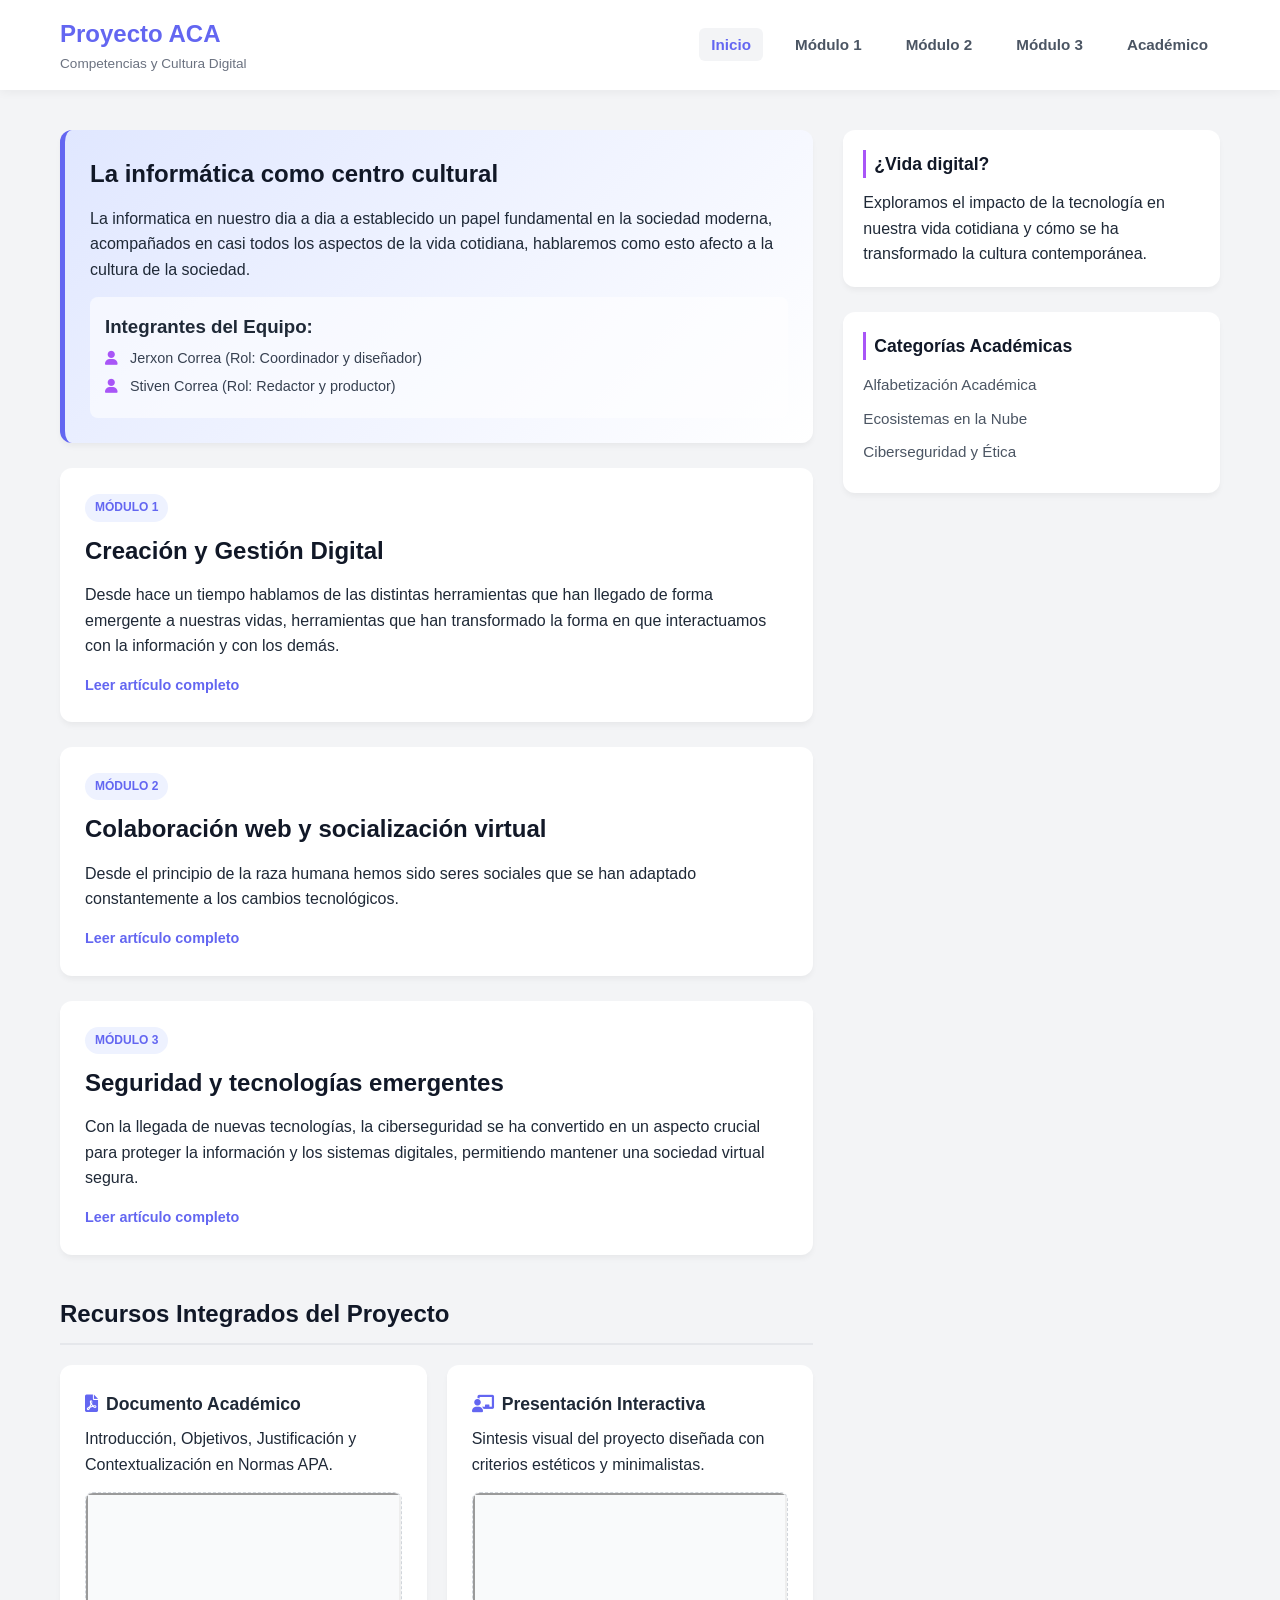
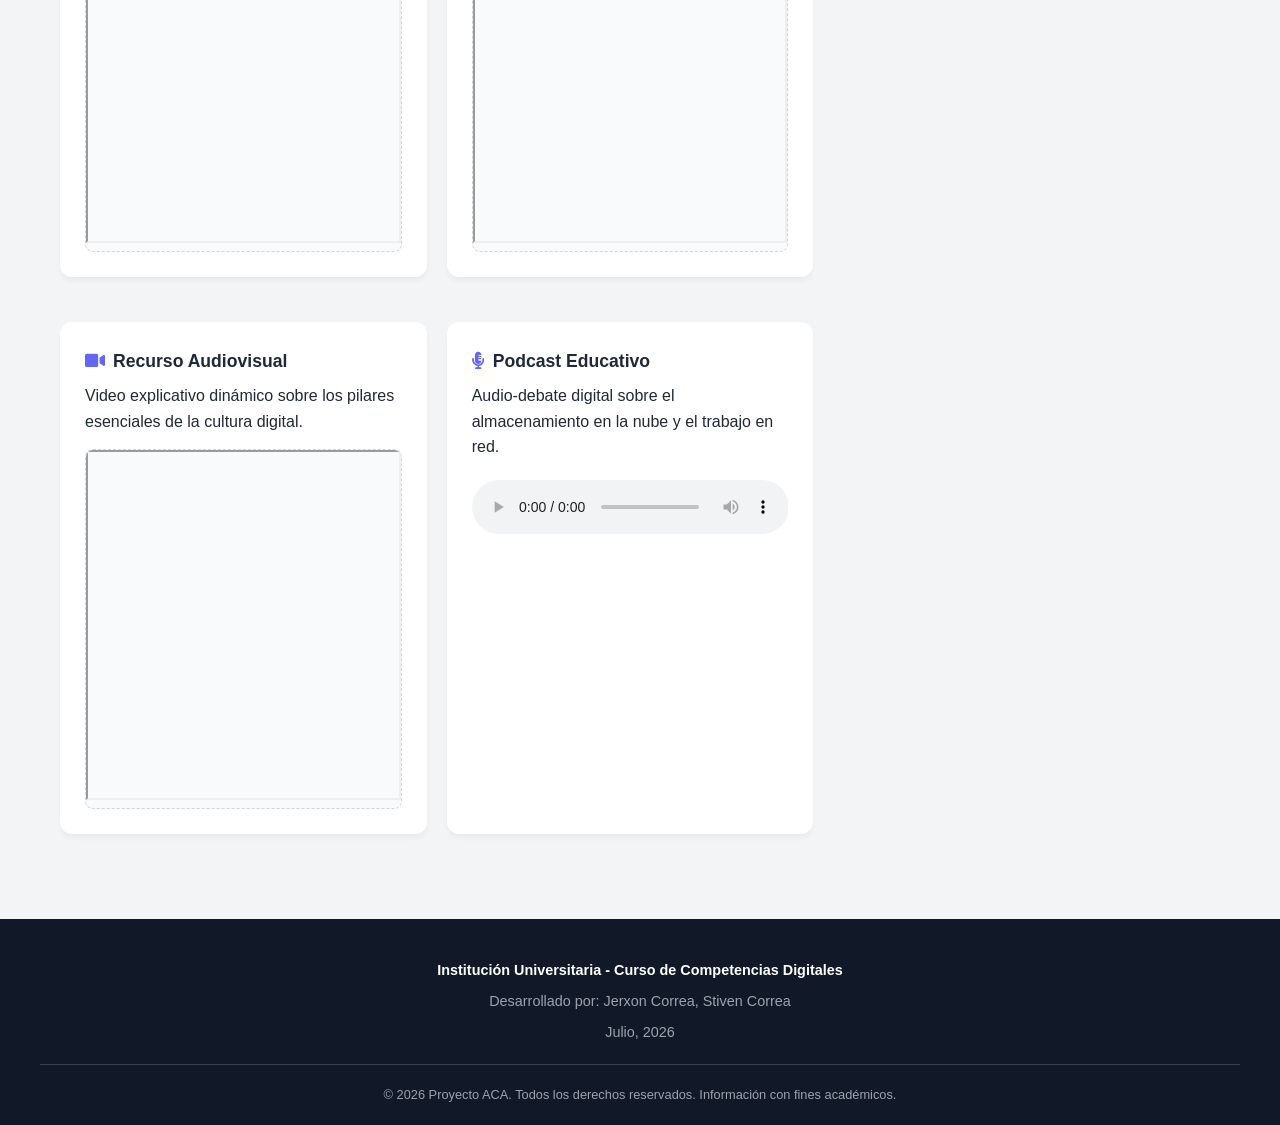
==== index.html @ fad5ccf4 "first commit" ====
<!DOCTYPE html>
<html lang="es">
<head>
    <meta charset="UTF-8">
    <meta name="viewport" content="width=device-width, initial-scale=1.0">
    <title>Ecosistema Digital - Proyecto ACA</title>
    <link rel="stylesheet" href="/styles/styles.css">
    <link rel="stylesheet" href="https://cdnjs.cloudflare.com/ajax/libs/font-awesome/6.0.0/css/all.min.css">
</head>
<body>

    <header class="main-header">
        <div class="header-container">
            <div class="logo-area">
                <h1>Proyecto ACA</h1>
                <p class="subtitle">Competencias y Cultura Digital</p>
            </div>
            <nav class="main-nav">
                <ul>
                    <li><a href="#inicio" class="active">Inicio</a></li>
                    <li><a href="#modulo1">Módulo 1</a></li>
                    <li><a href="#modulo2">Módulo 2</a></li>
                    <li><a href="#modulo3">Módulo 3</a></li>
                    <li><a href="#recursos">Académico</a></li>
                </ul>
            </nav>
        </div>
    </header>

    <main class="main-container">
        
        <section class="blog-posts">
            
            <article id="inicio" class="card hero-card">
                <h2>La informática como centro cultural</h2>
                <p>La informatica en nuestro dia a dia a establecido un papel fundamental en la sociedad moderna, acompañados en casi todos los aspectos de la vida cotidiana, hablaremos como esto afecto a la cultura de la sociedad.</p>
                <div class="team-box">
                    <h3>Integrantes del Equipo:</h3>
                    <ul>
                        <li><i class="fa-solid fa-user"></i> Jerxon Correa (Rol: Coordinador y diseñador)</li>
                        <li><i class="fa-solid fa-user"></i> Stiven Correa (Rol: Redactor y productor)</li>
                    </ul>
                </div>
            </article>

            <article id="modulo1" class="card">
                <span class="badge">Módulo 1</span>
                <h2>Creación y Gestión Digital</h2>
                <p>Desde hace un tiempo hablamos de las distintas herramientas que han llegado de forma emergente a nuestras vidas, herramientas que han transformado la forma en que interactuamos con la información y con los demás.</p>
                <a href="#" class="btn-read">Leer artículo completo</a>
            </article>

            <article id="modulo2" class="card">
                <span class="badge">Módulo 2</span>
                <h2>Colaboración web y socialización virtual</h2>
                <p>Desde el principio de la raza humana hemos sido seres sociales que se han adaptado constantemente a los cambios tecnológicos.</p>
                <a href="#" class="btn-read">Leer artículo completo</a>
            </article>

            <article id="modulo3" class="card">
                <span class="badge">Módulo 3</span>
                <h2>Seguridad y tecnologías emergentes</h2>
                <p>Con la llegada de nuevas tecnologías, la ciberseguridad se ha convertido en un aspecto crucial para proteger la información y los sistemas digitales, permitiendo mantener una sociedad virtual segura.</p>
                <a href="#" class="btn-read">Leer artículo completo</a>
            </article>

            <section id="recursos" class="resources-section">
                <h2 class="section-title">Recursos Integrados del Proyecto</h2>
                
                <div class="grid-resources">
                    <div class="card resource-card">
                        <h3><i class="fa-solid fa-file-pdf"></i> Documento Académico</h3>
                        <p>Introducción, Objetivos, Justificación y Contextualización en Normas APA.</p>
                        <div class="embed-container">
                            <iframe src="about:blank" width="100%" height="350" allow="autoplay"></iframe>
                        </div>
                    </div>

                    <div class="card resource-card">
                        <h3><i class="fa-solid fa-chalkboard-user"></i> Presentación Interactiva</h3>
                        <p>Sintesis visual del proyecto diseñada con criterios estéticos y minimalistas.</p>
                        <div class="embed-container">
                            <iframe src="about:blank" width="100%" height="350" allowfullscreen="true"></iframe>
                        </div>
                    </div>

                    <div class="card resource-card">
                        <h3><i class="fa-solid fa-video"></i> Recurso Audiovisual</h3>
                        <p>Video explicativo dinámico sobre los pilares esenciales de la cultura digital.</p>
                        <div class="embed-container">
                            <iframe src="about:blank" width="100%" height="350" allowfullscreen></iframe>
                        </div>
                    </div>

                    <div class="card resource-card">
                        <h3><i class="fa-solid fa-microphone-lines"></i> Podcast Educativo</h3>
                        <p>Audio-debate digital sobre el almacenamiento en la nube y el trabajo en red.</p>
                        <div class="audio-container">
                            <audio controls>
                                <source src="podcast.mp3" type="audio/mpeg">
                                Tu navegador no soporta el elemento de audio.
                            </audio>
                        </div>
                    </div>
                </div>
            </section>

        </section>

        <aside class="sidebar">
            <div class="sidebar-widget">
                <h3>¿Vida digital?</h3>
                <p>Exploramos el impacto de la tecnología en nuestra vida cotidiana y cómo se ha transformado la cultura contemporánea.</p>
            </div>
            
            <div class="sidebar-widget">
                <h3>Categorías Académicas</h3>
                <ul class="categories-list">
                    <li><a href="#modulo1">Alfabetización Académica</a></li>
                    <li><a href="#modulo2">Ecosistemas en la Nube</a></li>
                    <li><a href="#modulo3">Ciberseguridad y Ética</a></li>
                </ul>
            </div>
        </aside>

    </main>

    <footer class="main-footer">
        <div class="footer-container">
            <p class="institution"><strong>Institución Universitaria - Curso de Competencias Digitales</strong></p>
            <p class="authors">Desarrollado por: Jerxon Correa, Stiven Correa</p>
            <p class="date">Julio, 2026</p>
            <hr class="footer-divider">
            <p class="copy">&copy; 2026 Proyecto ACA. Todos los derechos reservados. Información con fines académicos.</p>
        </div>
    </footer>

</body>
</html>
---- styles/styles.css ----
/* --- REGULACIÓN GENERAL Y VARIABLES --- */
:root {
    --primary-color: #6366f1; /* Morado/Índigo moderno */
    --secondary-color: #a855f7; /* Púrpura neón */
    --text-color: #1f2937;
    --bg-color: #f3f4f6;
    --card-bg: #ffffff;
    --border-radius: 12px;
    --transition: all 0.3s ease;
}

* {
    margin: 0;
    padding: 0;
    box-sizing: border-box;
}

body {
    font-family: 'Segoe UI', Tahoma, Geneva, Verdana, sans-serif;
    background-color: var(--bg-color);
    color: var(--text-color);
    line-height: 1.6;
}

/* --- CABECERA FINA Y STICKY (HEADER) --- */
.main-header {
    background-color: var(--card-bg);
    box-shadow: 0 2px 10px rgba(0, 0, 0, 0.05);
    position: sticky;
    top: 0;
    z-index: 1000;
}

.header-container {
    max-width: 1200px;
    margin: 0 auto;
    display: flex;
    justify-content: space-between;
    align-items: center;
    padding: 15px 20px;
}

.logo-area h1 {
    font-size: 1.5rem;
    color: var(--primary-color);
    font-weight: 700;
}

.logo-area .subtitle {
    font-size: 0.85rem;
    color: #6b7280;
}

.main-nav ul {
    display: flex;
    list-style: none;
    gap: 20px;
}

.main-nav a {
    text-decoration: none;
    color: #4b5563;
    font-weight: 600;
    font-size: 0.95rem;
    padding: 8px 12px;
    border-radius: 6px;
    transition: var(--transition);
}

.main-nav a:hover, .main-nav a.active {
    color: var(--primary-color);
    background-color: #f3f4f6;
}

/* --- DISEÑO DE ENTRADAS Y GRILLA PRINCIPAL --- */
.main-container {
    max-width: 1200px;
    margin: 40px auto;
    padding: 0 20px;
    display: grid;
    grid-template-columns: 2fr 1fr; /* 2 partes para contenido, 1 para barra lateral */
    gap: 30px;
}

/* Tarjetas Estilo Blog (Cards) */
.card {
    background-color: var(--card-bg);
    border-radius: var(--border-radius);
    padding: 25px;
    margin-bottom: 25px;
    box-shadow: 0 4px 6px -1px rgba(0, 0, 0, 0.05);
    transition: var(--transition);
}

.card:hover {
    transform: translateY(-4px);
    box-shadow: 0 10px 15px -3px rgba(0, 0, 0, 0.1);
}

.hero-card {
    background: linear-gradient(135deg, #e0e7ff 0%, #ffffff 100%);
    border-left: 5px solid var(--primary-color);
}

.badge {
    background-color: #eef2ff;
    color: var(--primary-color);
    padding: 4px 10px;
    font-size: 0.75rem;
    font-weight: 700;
    text-transform: uppercase;
    border-radius: 50px;
    display: inline-block;
    margin-bottom: 10px;
}

h2 {
    margin-bottom: 12px;
    color: #111827;
}

.team-box {
    margin-top: 15px;
    background-color: rgba(255, 255, 255, 0.6);
    padding: 15px;
    border-radius: 8px;
}

.team-box ul {
    list-style: none;
    margin-top: 5px;
}

.team-box li {
    font-size: 0.9rem;
    margin-bottom: 5px;
    color: #374151;
}

.team-box i {
    color: var(--secondary-color);
    margin-right: 8px;
}

.btn-read {
    display: inline-block;
    margin-top: 15px;
    color: var(--primary-color);
    text-decoration: none;
    font-weight: 600;
    font-size: 0.9rem;
}

.btn-read:hover {
    text-decoration: underline;
}

/* --- RECURSOS MULTIMEDIA E IFRAMES --- */
.resources-section {
    margin-top: 40px;
}

.section-title {
    border-bottom: 2px solid #e5e7eb;
    padding-bottom: 10px;
    margin-bottom: 20px;
}

.grid-resources {
    display: grid;
    grid-template-columns: 1fr 1fr; /* Cuadrícula de 2x2 para recursos */
    gap: 20px;
}

.resource-card h3 {
    font-size: 1.1rem;
    margin-bottom: 8px;
    display: flex;
    align-items: center;
    gap: 8px;
}

.resource-card h3 i {
    color: var(--primary-color);
}

.embed-container {
    margin-top: 15px;
    background-color: #f9fafb;
    border: 1px dashed #d1d5db;
    border-radius: 8px;
    overflow: hidden;
}

.audio-container {
    margin-top: 20px;
    text-align: center;
}

audio {
    width: 100%;
}

/* --- BARRA LATERAL (SIDEBAR) --- */
.sidebar-widget {
    background-color: var(--card-bg);
    border-radius: var(--border-radius);
    padding: 20px;
    margin-bottom: 25px;
    box-shadow: 0 4px 6px -1px rgba(0, 0, 0, 0.05);
}

.sidebar-widget h3 {
    font-size: 1.1rem;
    margin-bottom: 12px;
    color: #111827;
    border-left: 3px solid var(--secondary-color);
    padding-left: 8px;
}

.categories-list {
    list-style: none;
}

.categories-list li {
    margin-bottom: 8px;
}

.categories-list a {
    text-decoration: none;
    color: #4b5563;
    font-size: 0.95rem;
    transition: var(--transition);
}

.categories-list a:hover {
    color: var(--secondary-color);
    padding-left: 4px;
}

/* --- PIE DE PÁGINA ESTRUCTURADO (FOOTER) --- */
.main-footer {
    background-color: #111827;
    color: #9ca3af;
    padding: 40px 20px 20px 20px;
    margin-top: 60px;
    font-size: 0.9rem;
}

.footer-container {
    max-width: 1200px;
    margin: 0 auto;
    text-align: center;
}

.main-footer strong {
    color: #ffffff;
}

.footer-container .authors {
    margin: 8px 0;
}

.footer-divider {
    border: 0;
    height: 1px;
    background-color: #374151;
    margin: 20px 0;
}

.footer-container .copy {
    font-size: 0.8rem;
}

/* --- RESPONSIVIDAD (MOBILE FIRST ADAPTATION) --- */
@media (max-width: 768px) {
    .main-container {
        grid-template-columns: 1fr; /* Columna única en tablets y celulares */
    }
    
    .grid-resources {
        grid-template-columns: 1fr; /* Los recursos se apilan verticalmente */
    }

    .header-container {
        flex-direction: column;
        gap: 15px;
        text-align: center;
    }
}
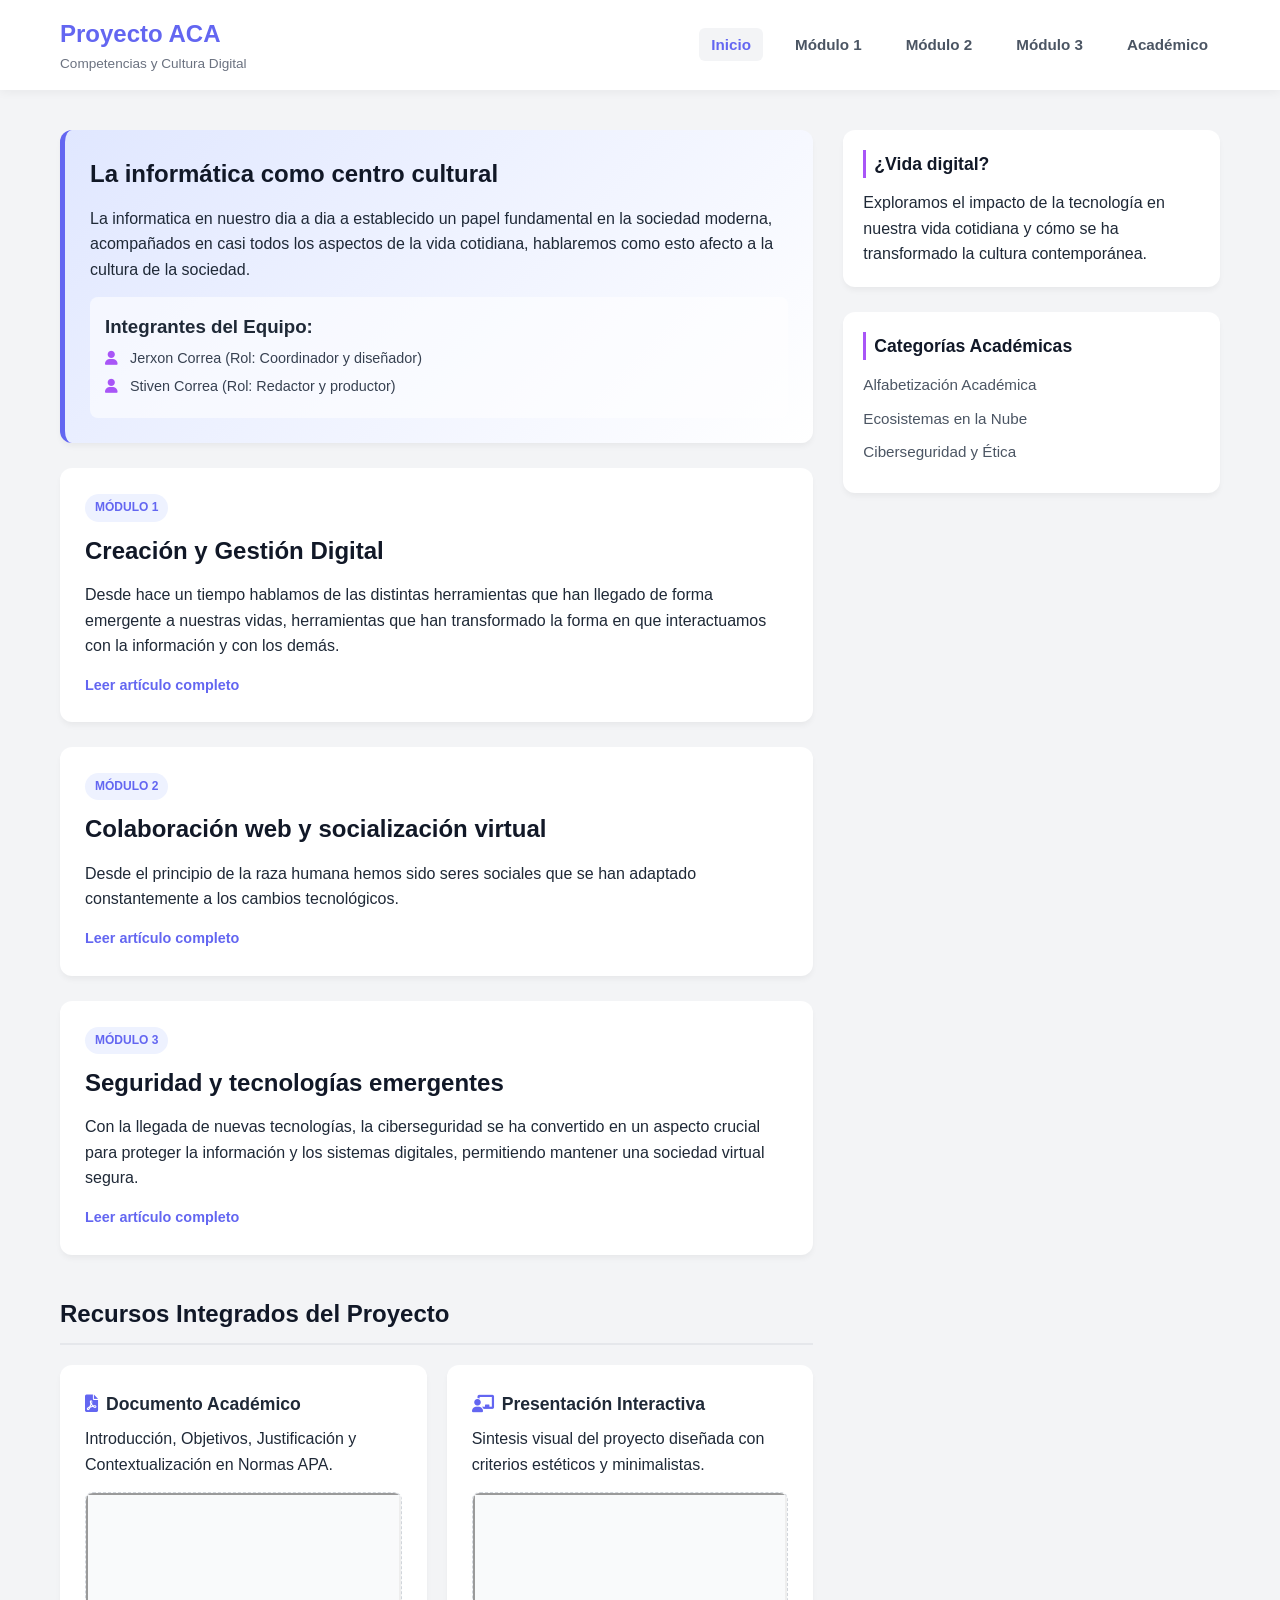
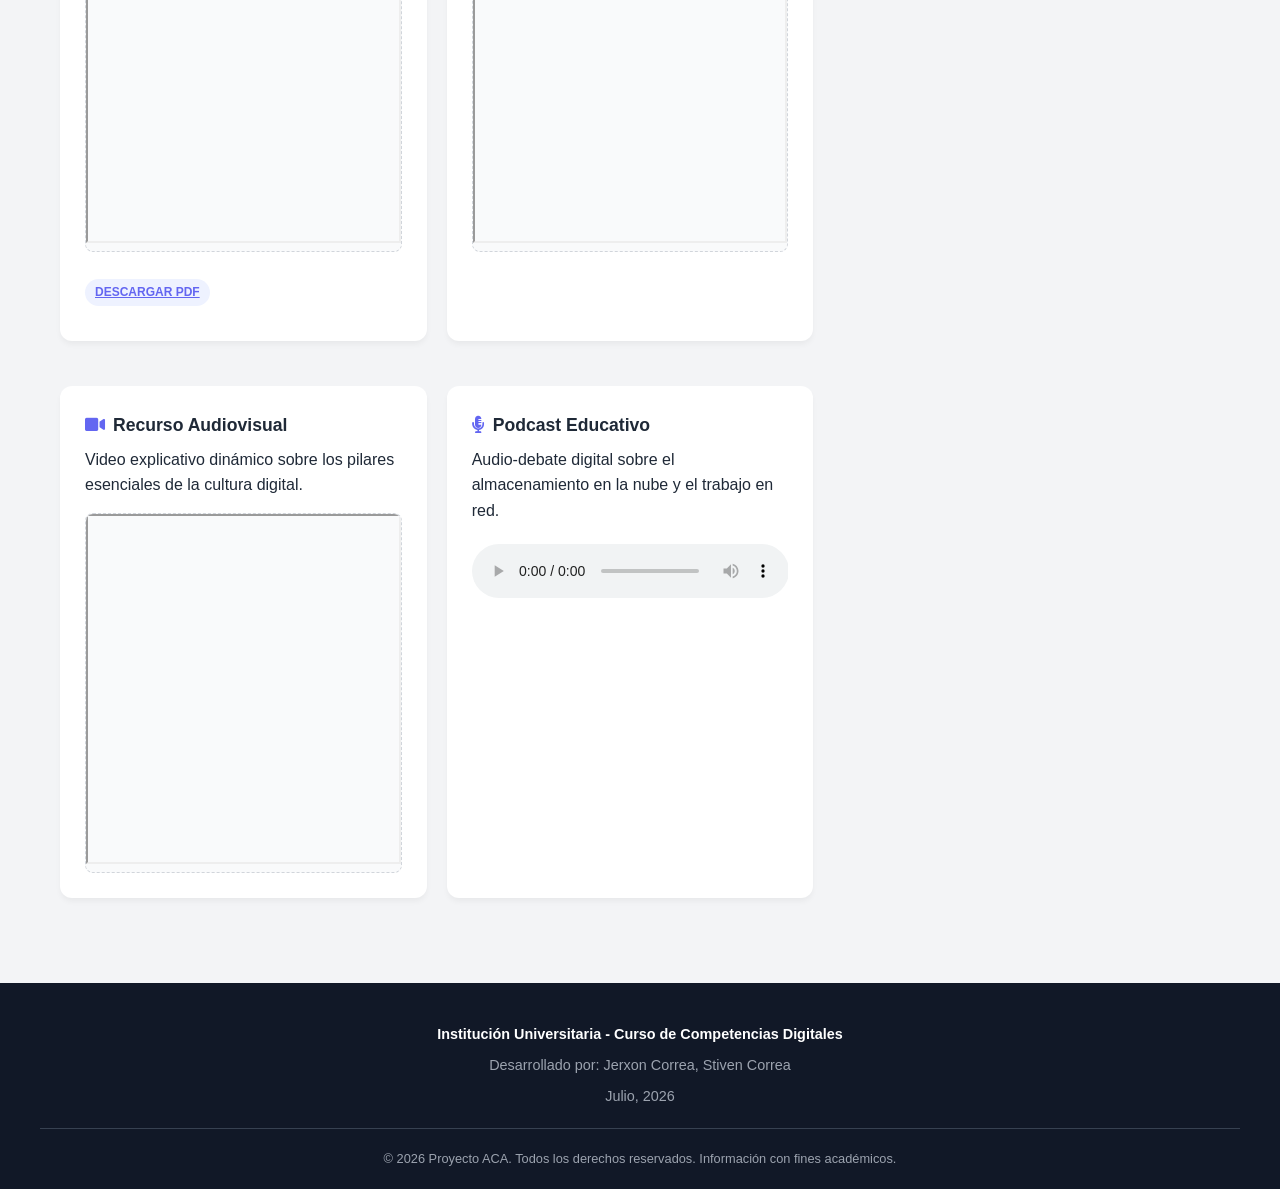
==== commit e8f2b916: "Add download link for academic document in resources section" ====
--- a/index.html
+++ b/index.html
@@ -74,6 +74,8 @@
                         <div class="embed-container">
                             <iframe src="about:blank" width="100%" height="350" allow="autoplay"></iframe>
                         </div>
+                        <br>
+                        <a class="badge" href="/downloads/documento_academico.pdf" download>Descargar PDF</a>
                     </div>
 
                     <div class="card resource-card">
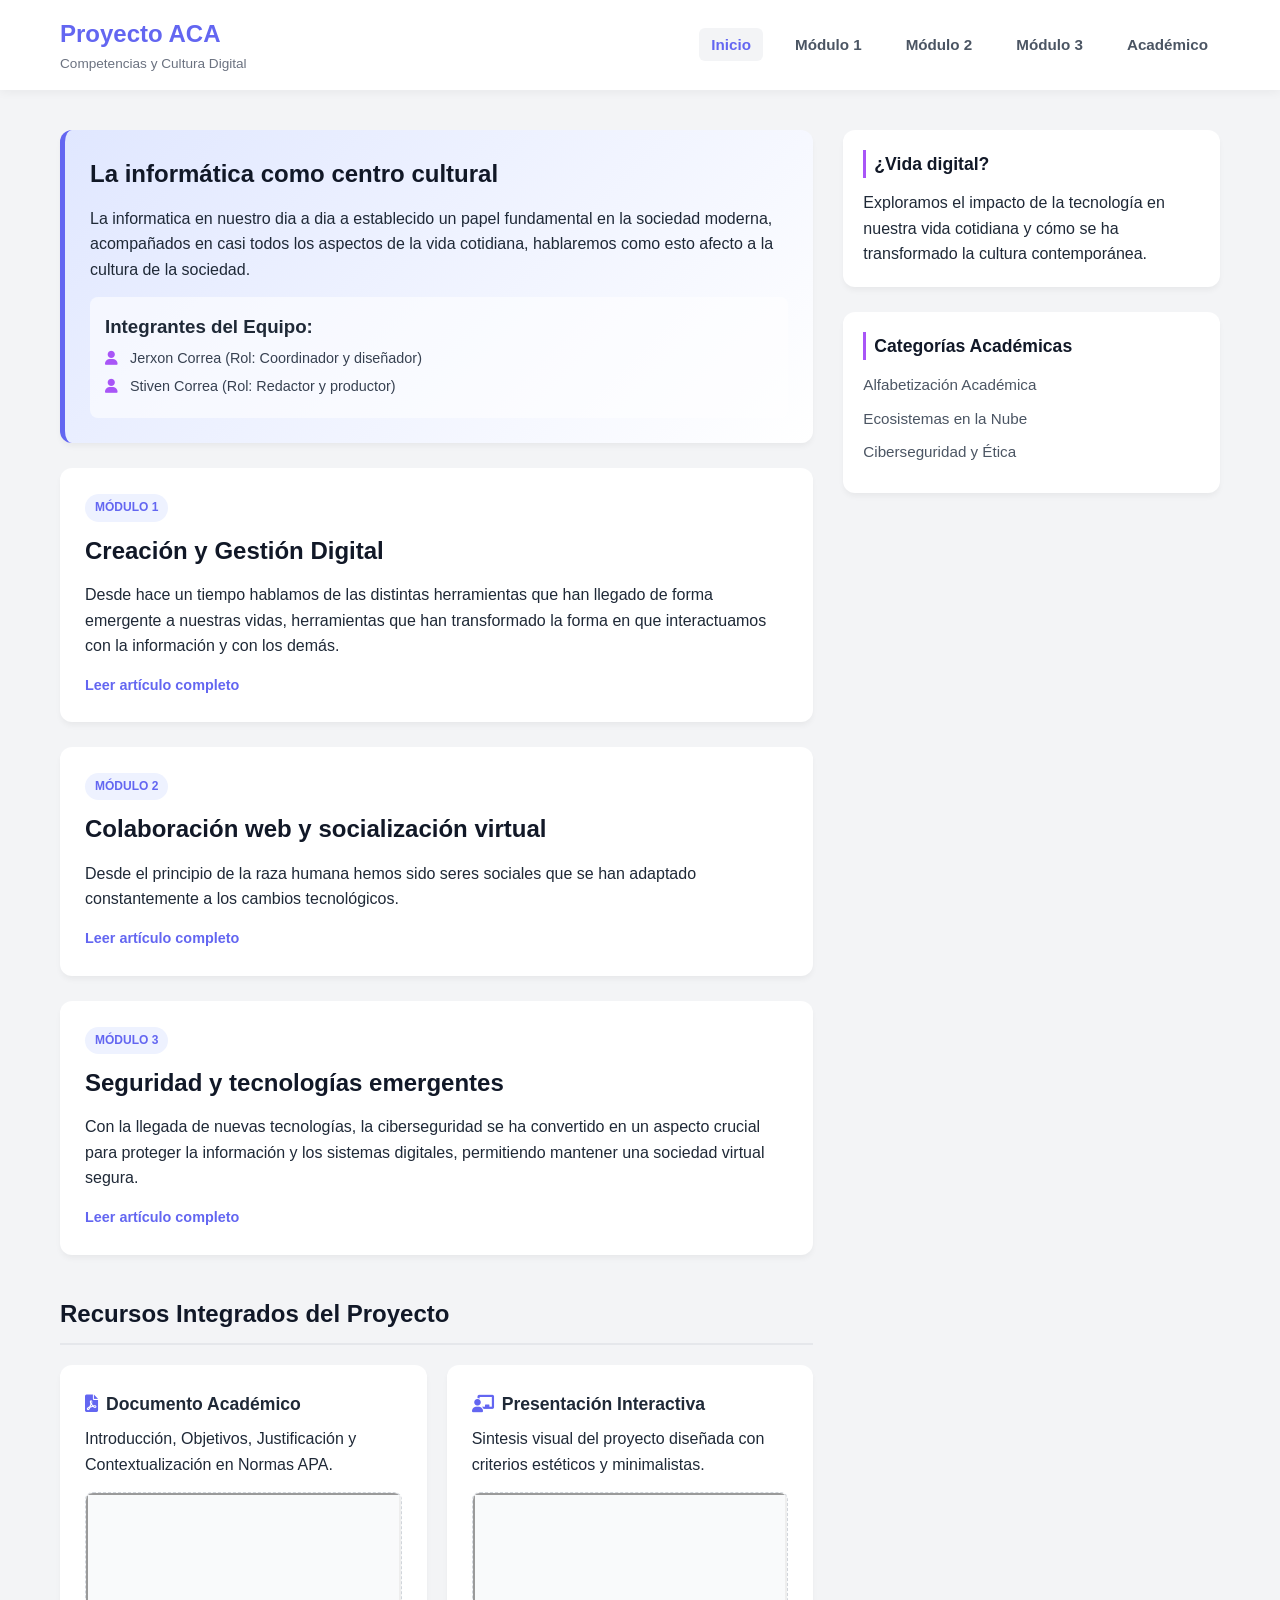
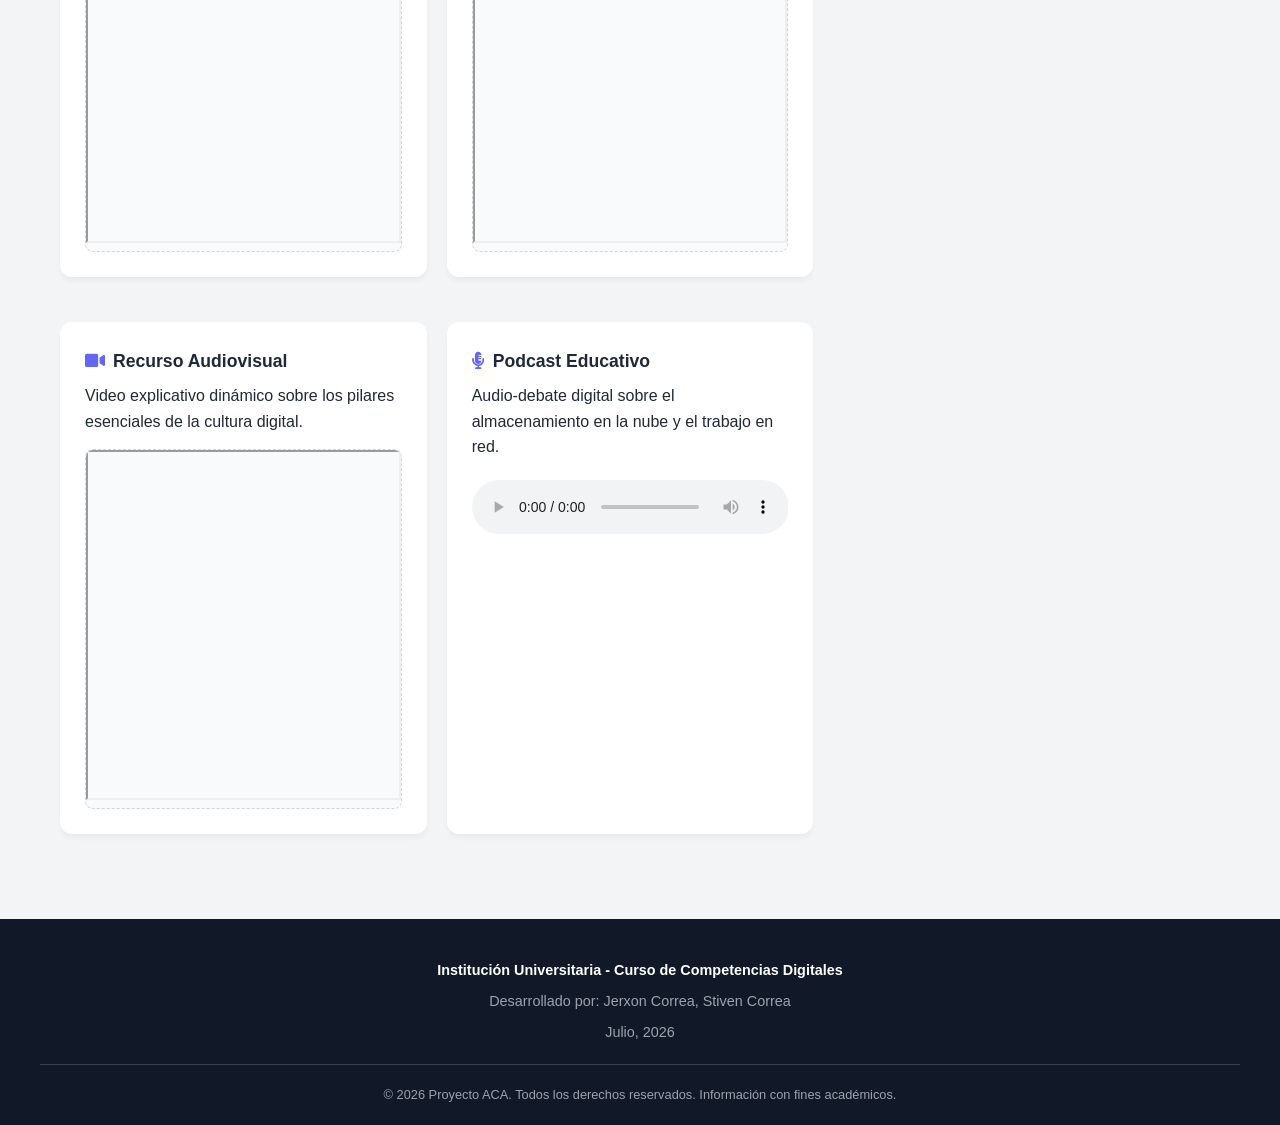
==== commit 736bcce6: "add document and create pages with context" ====
--- a/index.html
+++ b/index.html
@@ -47,21 +47,21 @@
                 <span class="badge">Módulo 1</span>
                 <h2>Creación y Gestión Digital</h2>
                 <p>Desde hace un tiempo hablamos de las distintas herramientas que han llegado de forma emergente a nuestras vidas, herramientas que han transformado la forma en que interactuamos con la información y con los demás.</p>
-                <a href="#" class="btn-read">Leer artículo completo</a>
+                <a href="/pages/digital.html" class="btn-read">Leer artículo completo</a>
             </article>
 
             <article id="modulo2" class="card">
                 <span class="badge">Módulo 2</span>
                 <h2>Colaboración web y socialización virtual</h2>
                 <p>Desde el principio de la raza humana hemos sido seres sociales que se han adaptado constantemente a los cambios tecnológicos.</p>
-                <a href="#" class="btn-read">Leer artículo completo</a>
+                <a href="/pages/web.html" class="btn-read">Leer artículo completo</a>
             </article>
 
             <article id="modulo3" class="card">
                 <span class="badge">Módulo 3</span>
                 <h2>Seguridad y tecnologías emergentes</h2>
                 <p>Con la llegada de nuevas tecnologías, la ciberseguridad se ha convertido en un aspecto crucial para proteger la información y los sistemas digitales, permitiendo mantener una sociedad virtual segura.</p>
-                <a href="#" class="btn-read">Leer artículo completo</a>
+                <a href="/pages/security.html" class="btn-read">Leer artículo completo</a>
             </article>
 
             <section id="recursos" class="resources-section">
@@ -72,10 +72,8 @@
                         <h3><i class="fa-solid fa-file-pdf"></i> Documento Académico</h3>
                         <p>Introducción, Objetivos, Justificación y Contextualización en Normas APA.</p>
                         <div class="embed-container">
-                            <iframe src="about:blank" width="100%" height="350" allow="autoplay"></iframe>
+                            <iframe src="/media/ACA_tecnologia.pdf" width="100%" height="350" allow="autoplay"></iframe>
                         </div>
-                        <br>
-                        <a class="badge" href="/downloads/documento_academico.pdf" download>Descargar PDF</a>
                     </div>
 
                     <div class="card resource-card">
--- a/styles/styles.css
+++ b/styles/styles.css
@@ -210,6 +210,12 @@
     box-shadow: 0 4px 6px -1px rgba(0, 0, 0, 0.05);
 }
 
+.sidebar-widget img {
+    width: 100%;
+    border-radius: var(--border-radius);
+    margin-bottom: 15px;
+}
+
 .sidebar-widget h3 {
     font-size: 1.1rem;
     margin-bottom: 12px;
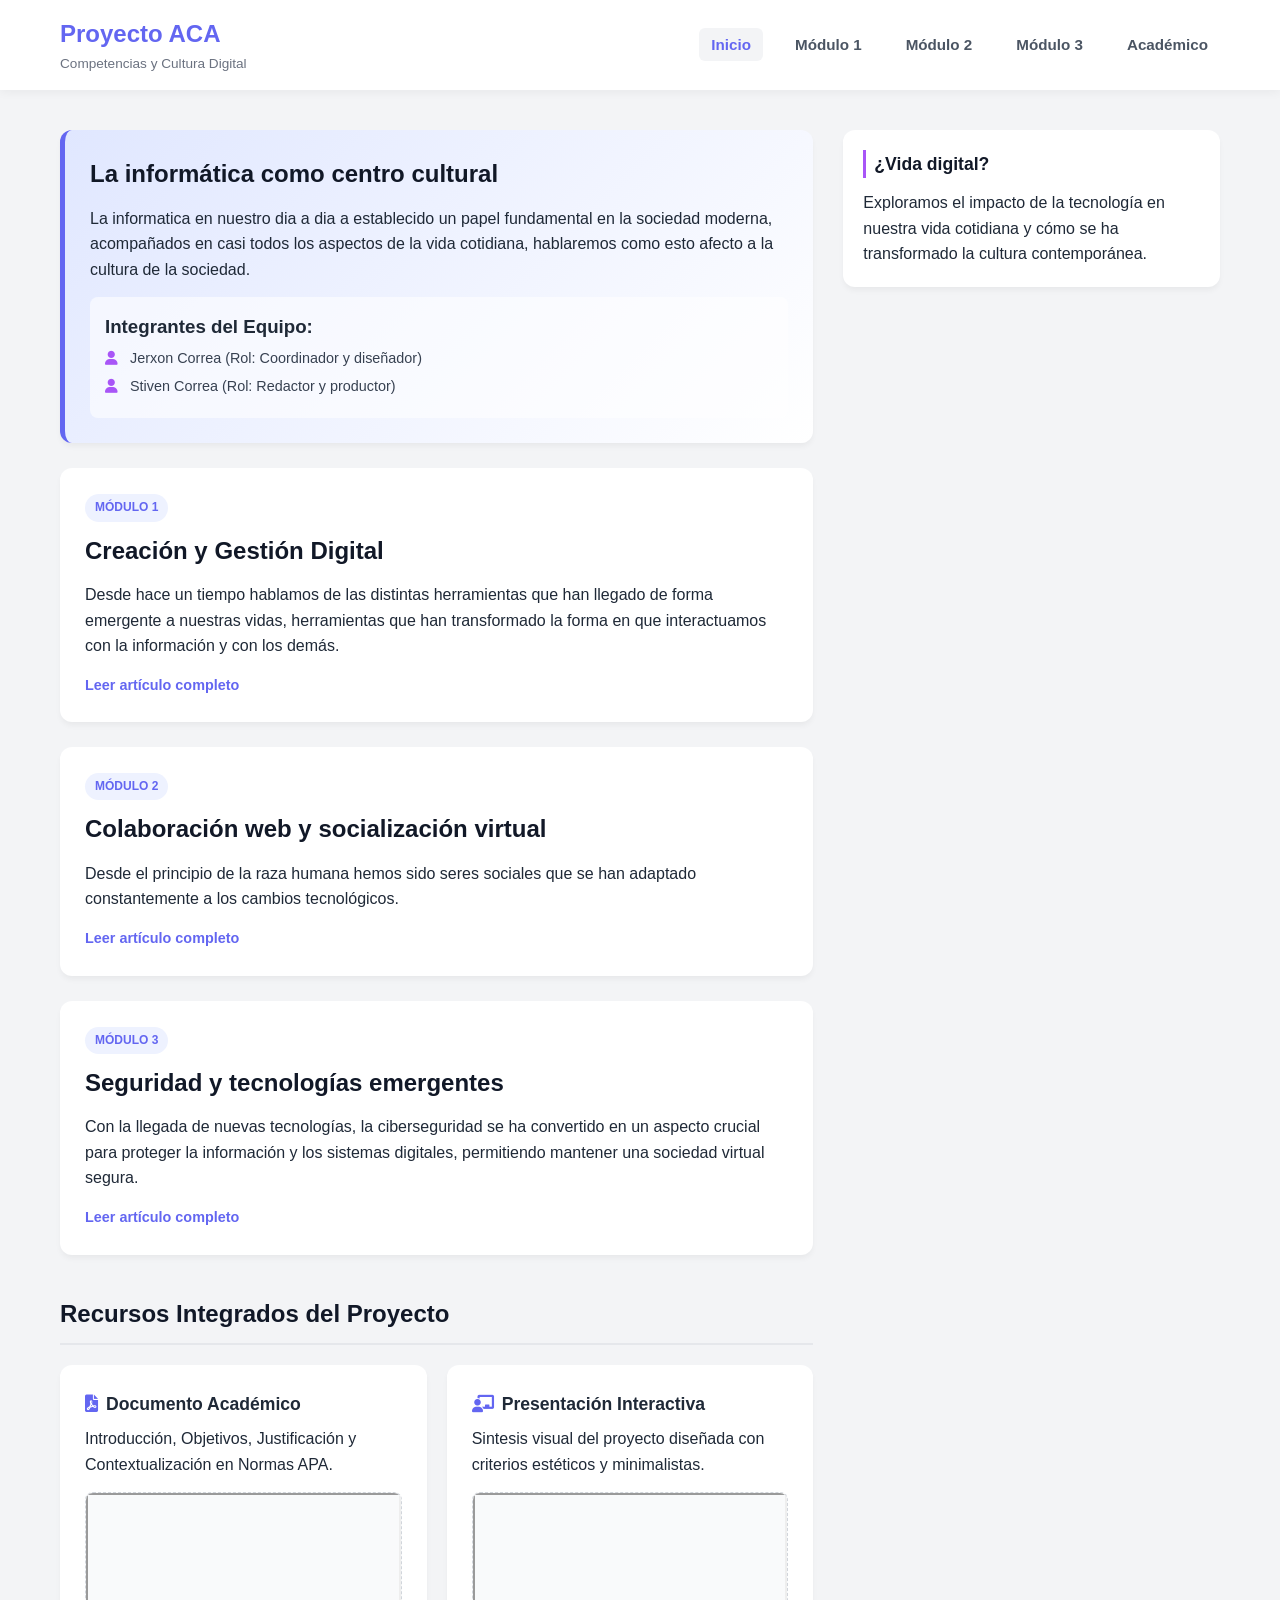
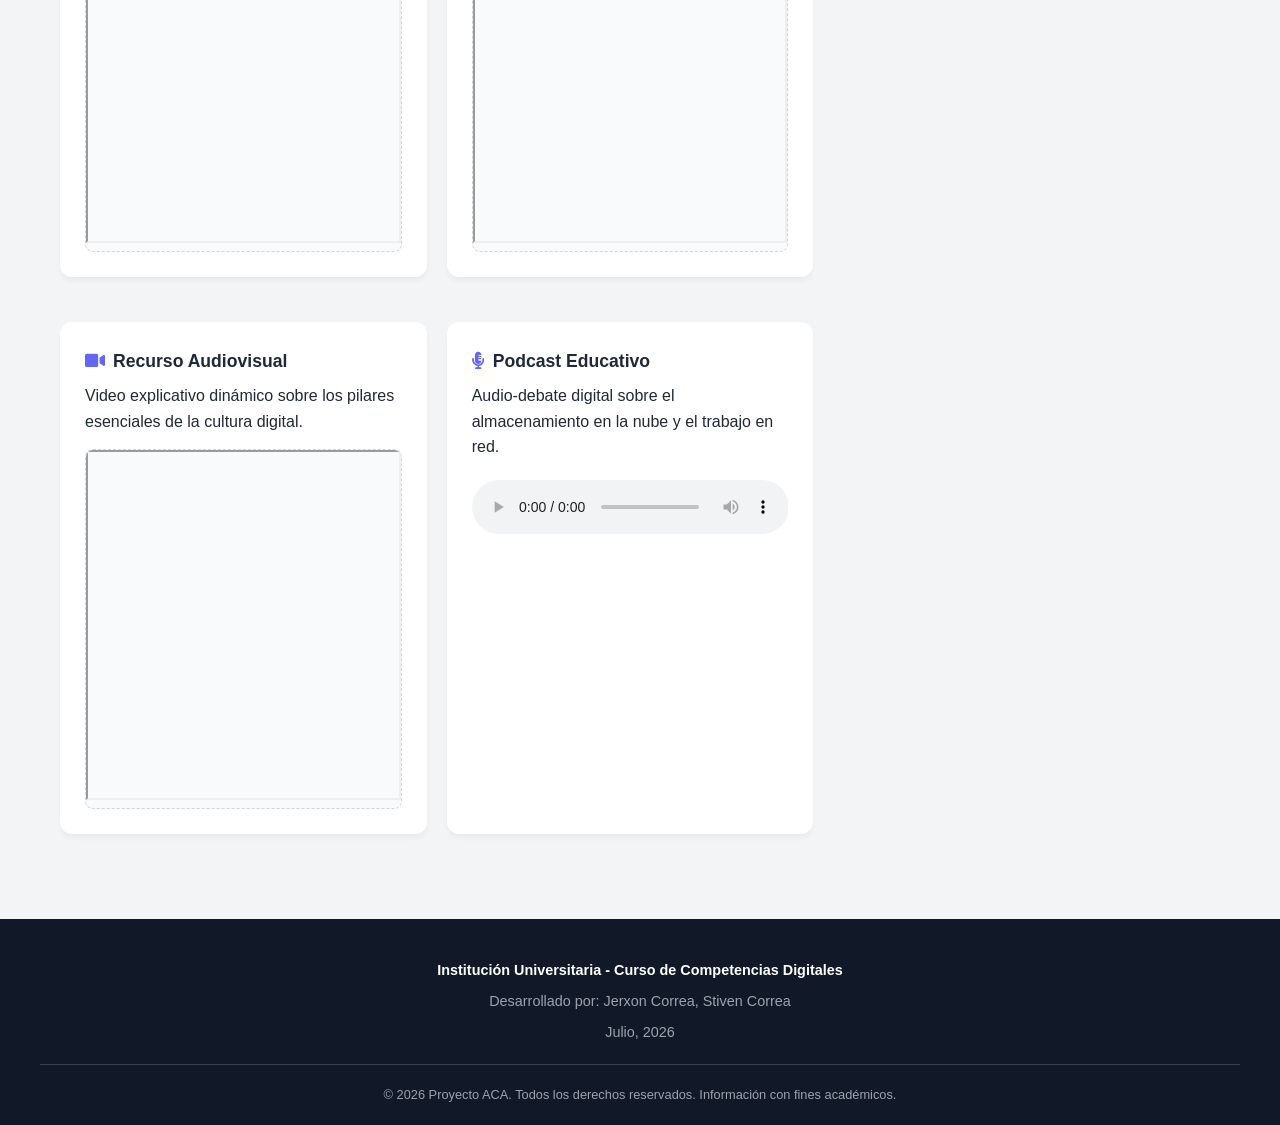
==== commit 9697e07e: "eliminate categories#" ====
--- a/index.html
+++ b/index.html
@@ -112,15 +112,6 @@
                 <h3>¿Vida digital?</h3>
                 <p>Exploramos el impacto de la tecnología en nuestra vida cotidiana y cómo se ha transformado la cultura contemporánea.</p>
             </div>
-            
-            <div class="sidebar-widget">
-                <h3>Categorías Académicas</h3>
-                <ul class="categories-list">
-                    <li><a href="#modulo1">Alfabetización Académica</a></li>
-                    <li><a href="#modulo2">Ecosistemas en la Nube</a></li>
-                    <li><a href="#modulo3">Ciberseguridad y Ética</a></li>
-                </ul>
-            </div>
         </aside>
 
     </main>
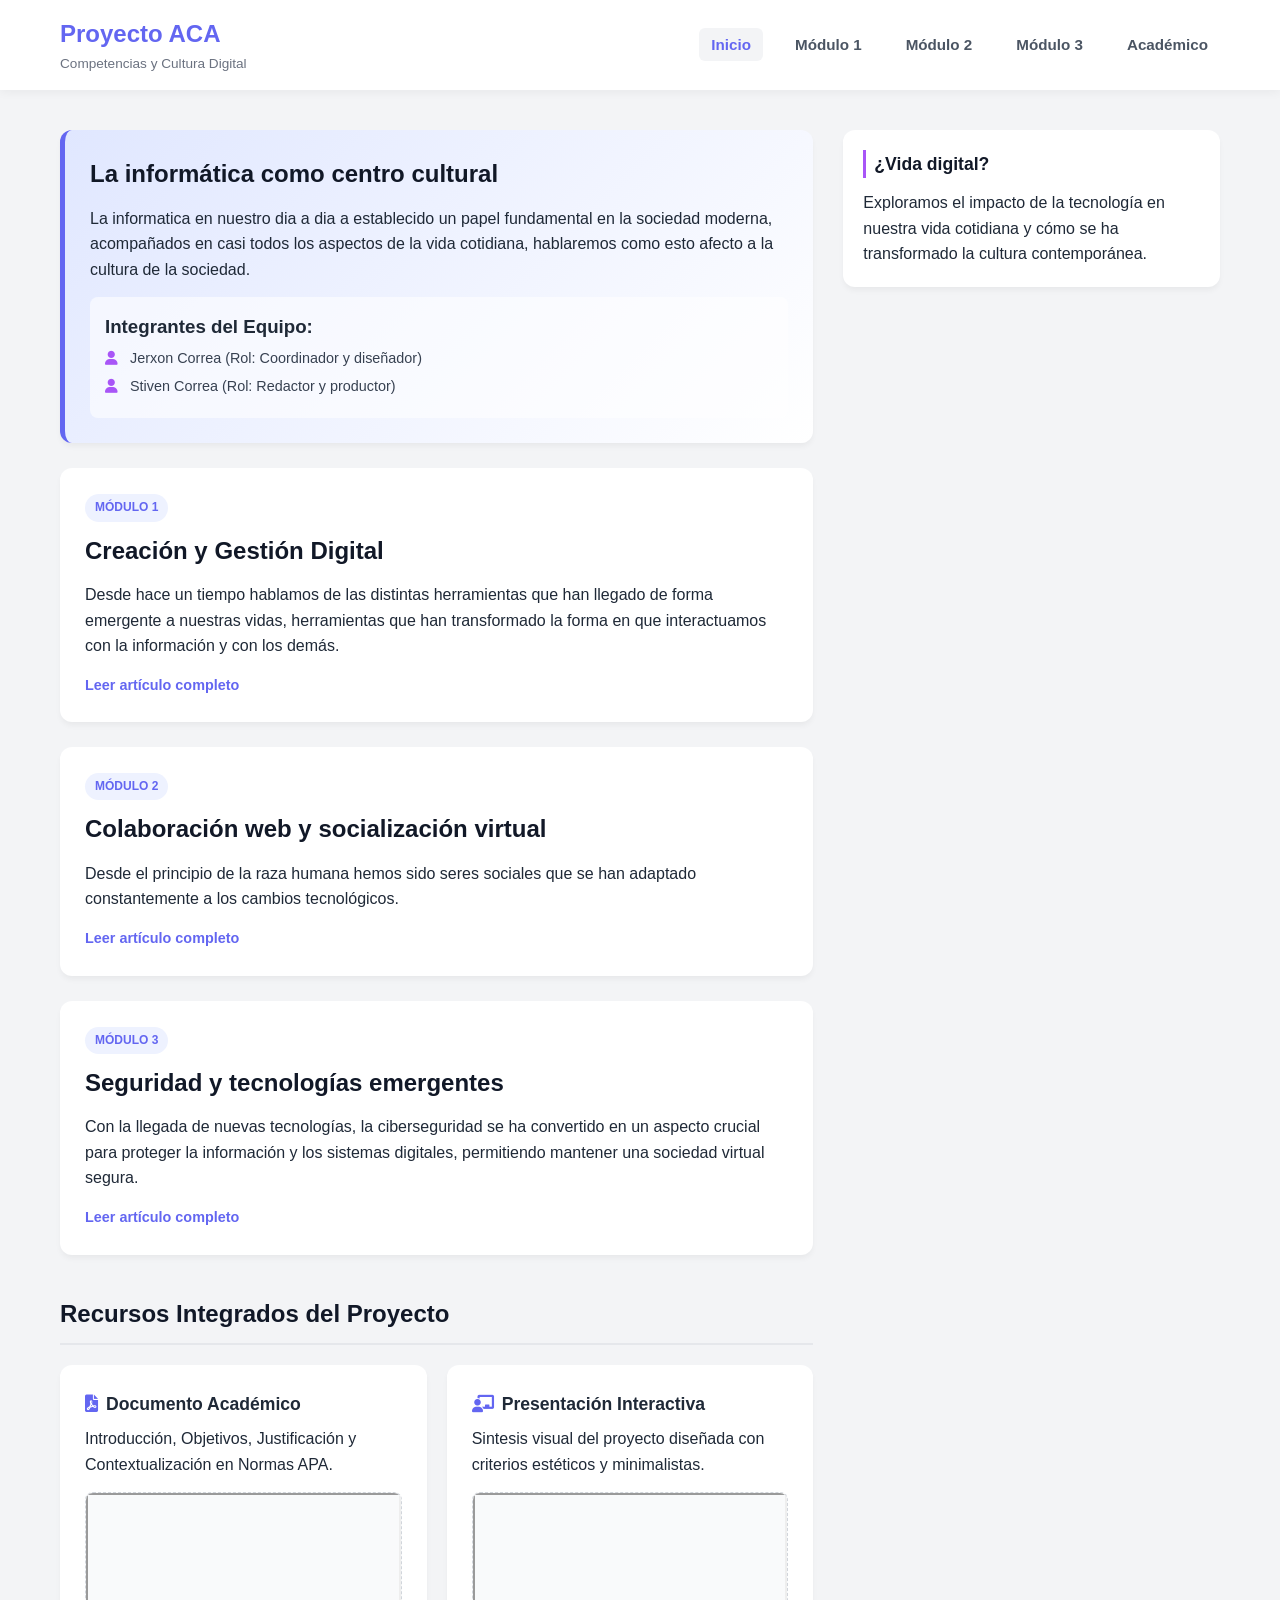
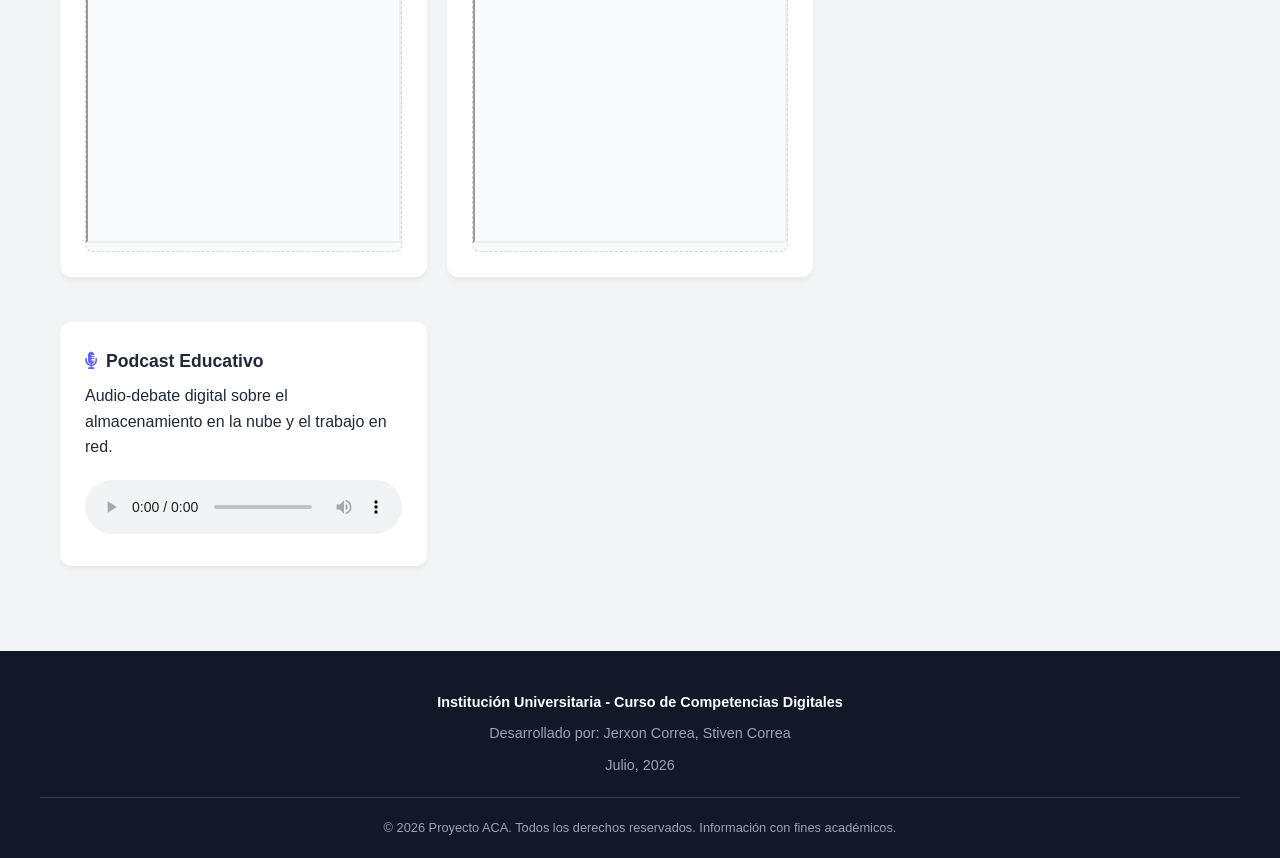
==== commit fbefaf63: "add fotter to pages" ====
--- a/index.html
+++ b/index.html
@@ -85,14 +85,6 @@
                     </div>
 
                     <div class="card resource-card">
-                        <h3><i class="fa-solid fa-video"></i> Recurso Audiovisual</h3>
-                        <p>Video explicativo dinámico sobre los pilares esenciales de la cultura digital.</p>
-                        <div class="embed-container">
-                            <iframe src="about:blank" width="100%" height="350" allowfullscreen></iframe>
-                        </div>
-                    </div>
-
-                    <div class="card resource-card">
                         <h3><i class="fa-solid fa-microphone-lines"></i> Podcast Educativo</h3>
                         <p>Audio-debate digital sobre el almacenamiento en la nube y el trabajo en red.</p>
                         <div class="audio-container">
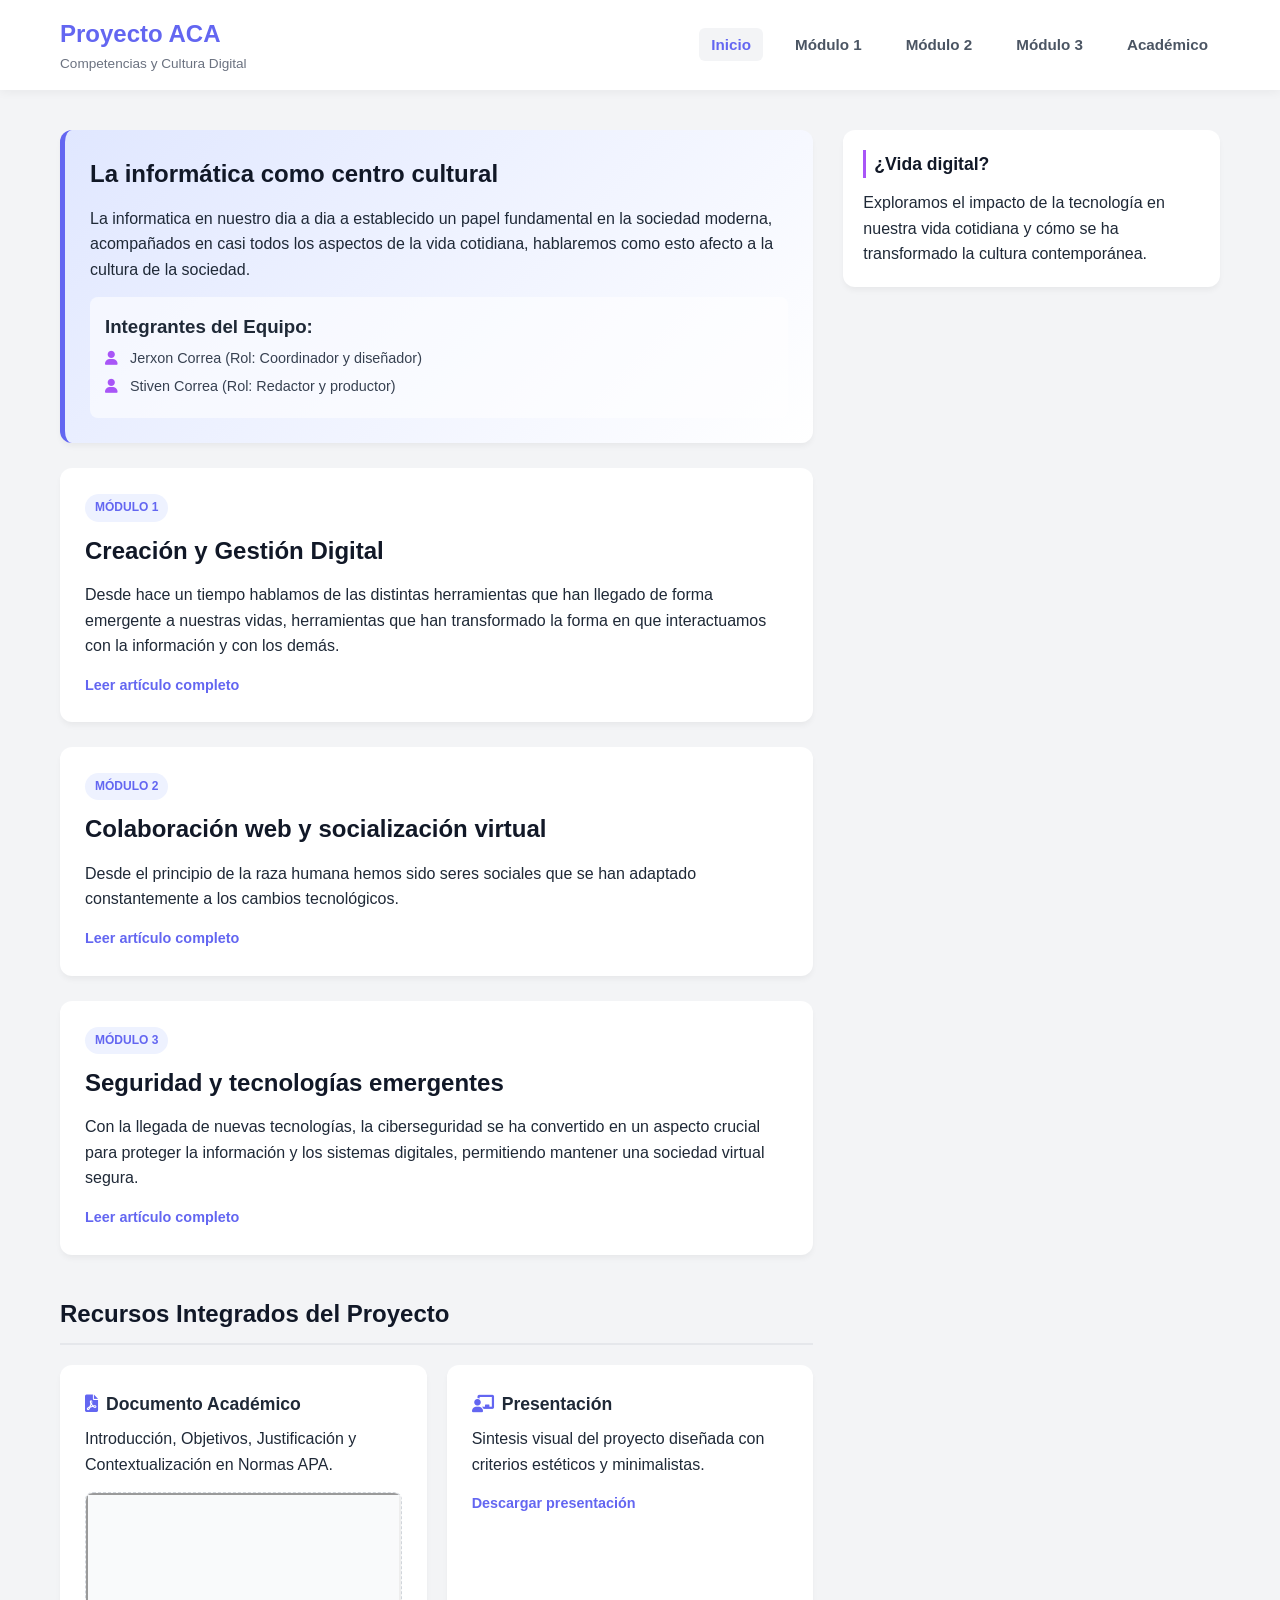
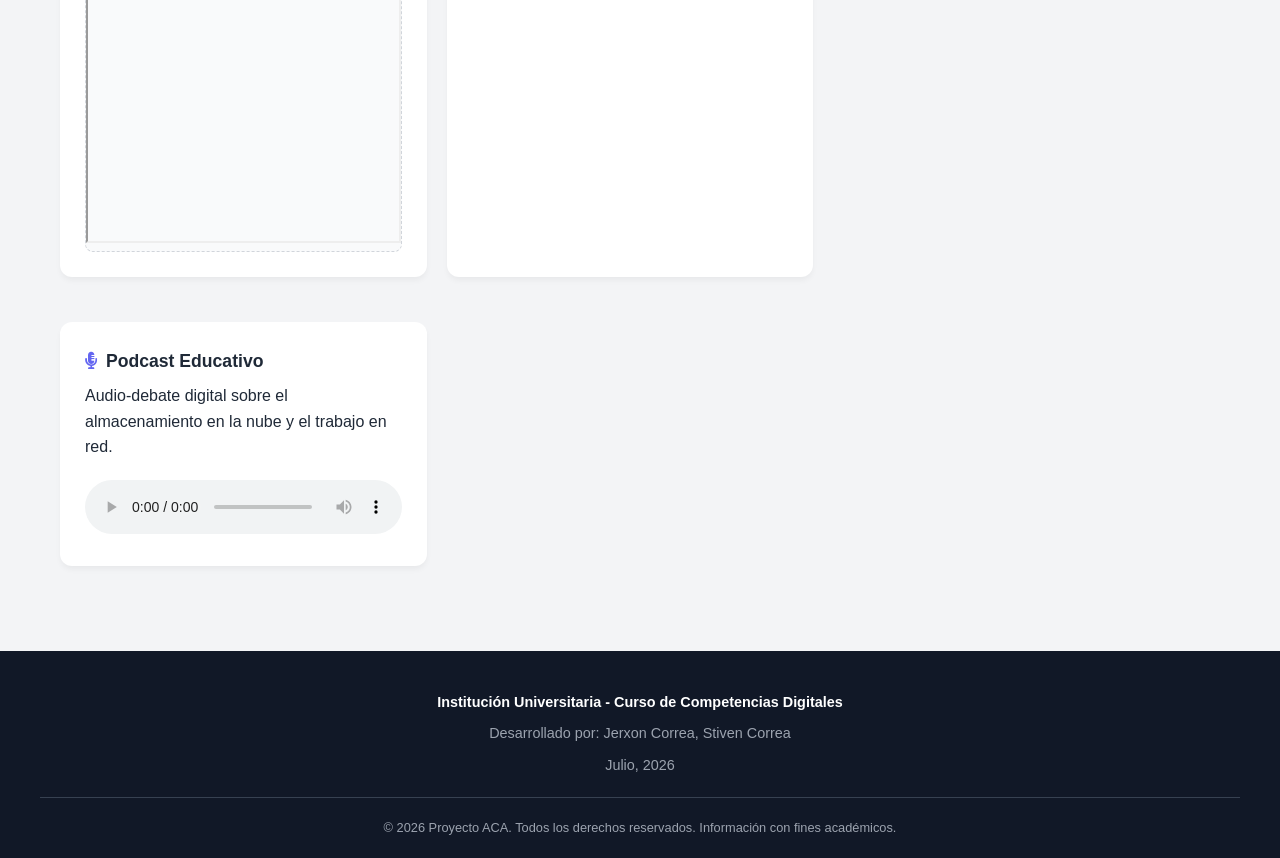
==== commit d2802c96: "add pptx presentation" ====
--- a/index.html
+++ b/index.html
@@ -77,10 +77,10 @@
                     </div>
 
                     <div class="card resource-card">
-                        <h3><i class="fa-solid fa-chalkboard-user"></i> Presentación Interactiva</h3>
+                        <h3><i class="fa-solid fa-chalkboard-user"></i> Presentación</h3>
                         <p>Sintesis visual del proyecto diseñada con criterios estéticos y minimalistas.</p>
-                        <div class="embed-container">
-                            <iframe src="about:blank" width="100%" height="350" allowfullscreen="true"></iframe>
+                        <div class="resource-preview">
+                            <a href="/media/La-Informatica-como-Centro-Cultural.pptx" class="btn-read" download>Descargar presentación</a>
                         </div>
                     </div>
 
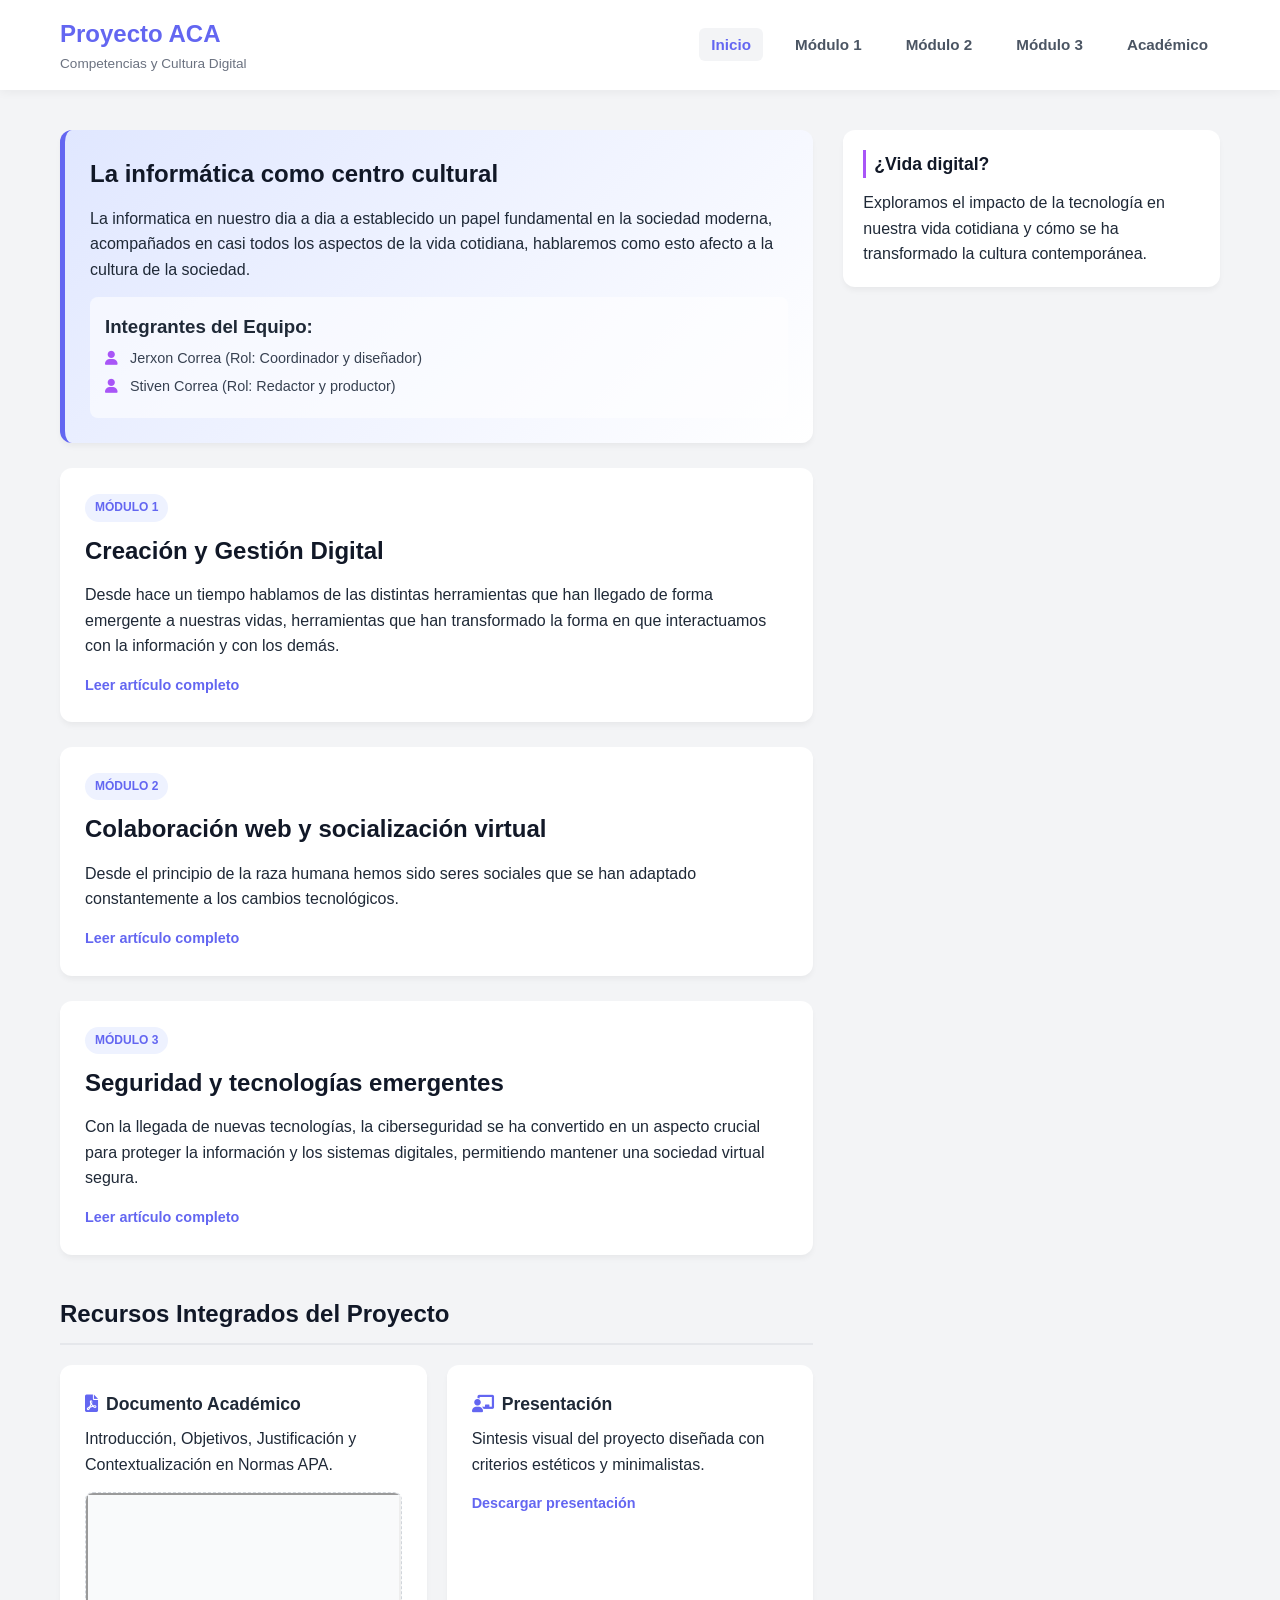
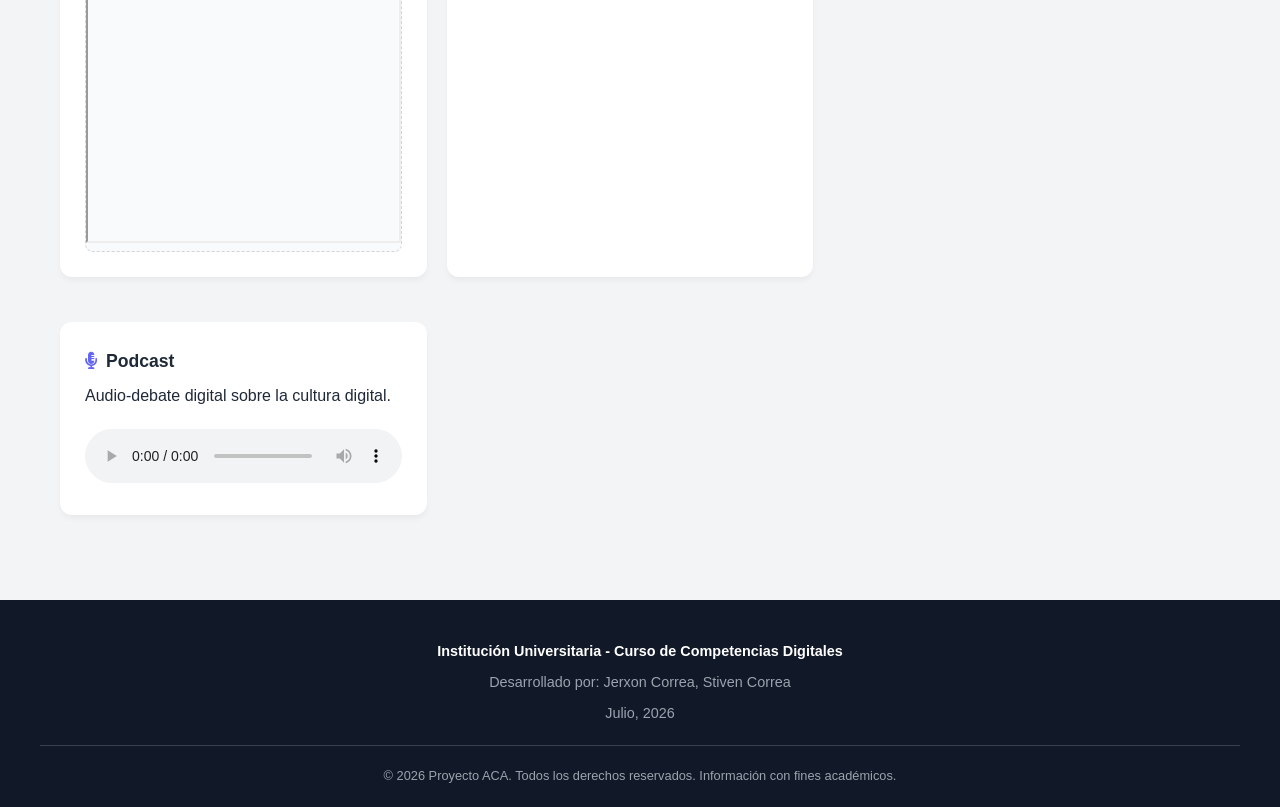
==== commit 0d7619dc: "improve message podcast section" ====
--- a/index.html
+++ b/index.html
@@ -85,8 +85,8 @@
                     </div>
 
                     <div class="card resource-card">
-                        <h3><i class="fa-solid fa-microphone-lines"></i> Podcast Educativo</h3>
-                        <p>Audio-debate digital sobre el almacenamiento en la nube y el trabajo en red.</p>
+                        <h3><i class="fa-solid fa-microphone-lines"></i> Podcast</h3>
+                        <p>Audio-debate digital sobre la cultura digital.</p>
                         <div class="audio-container">
                             <audio controls>
                                 <source src="podcast.mp3" type="audio/mpeg">
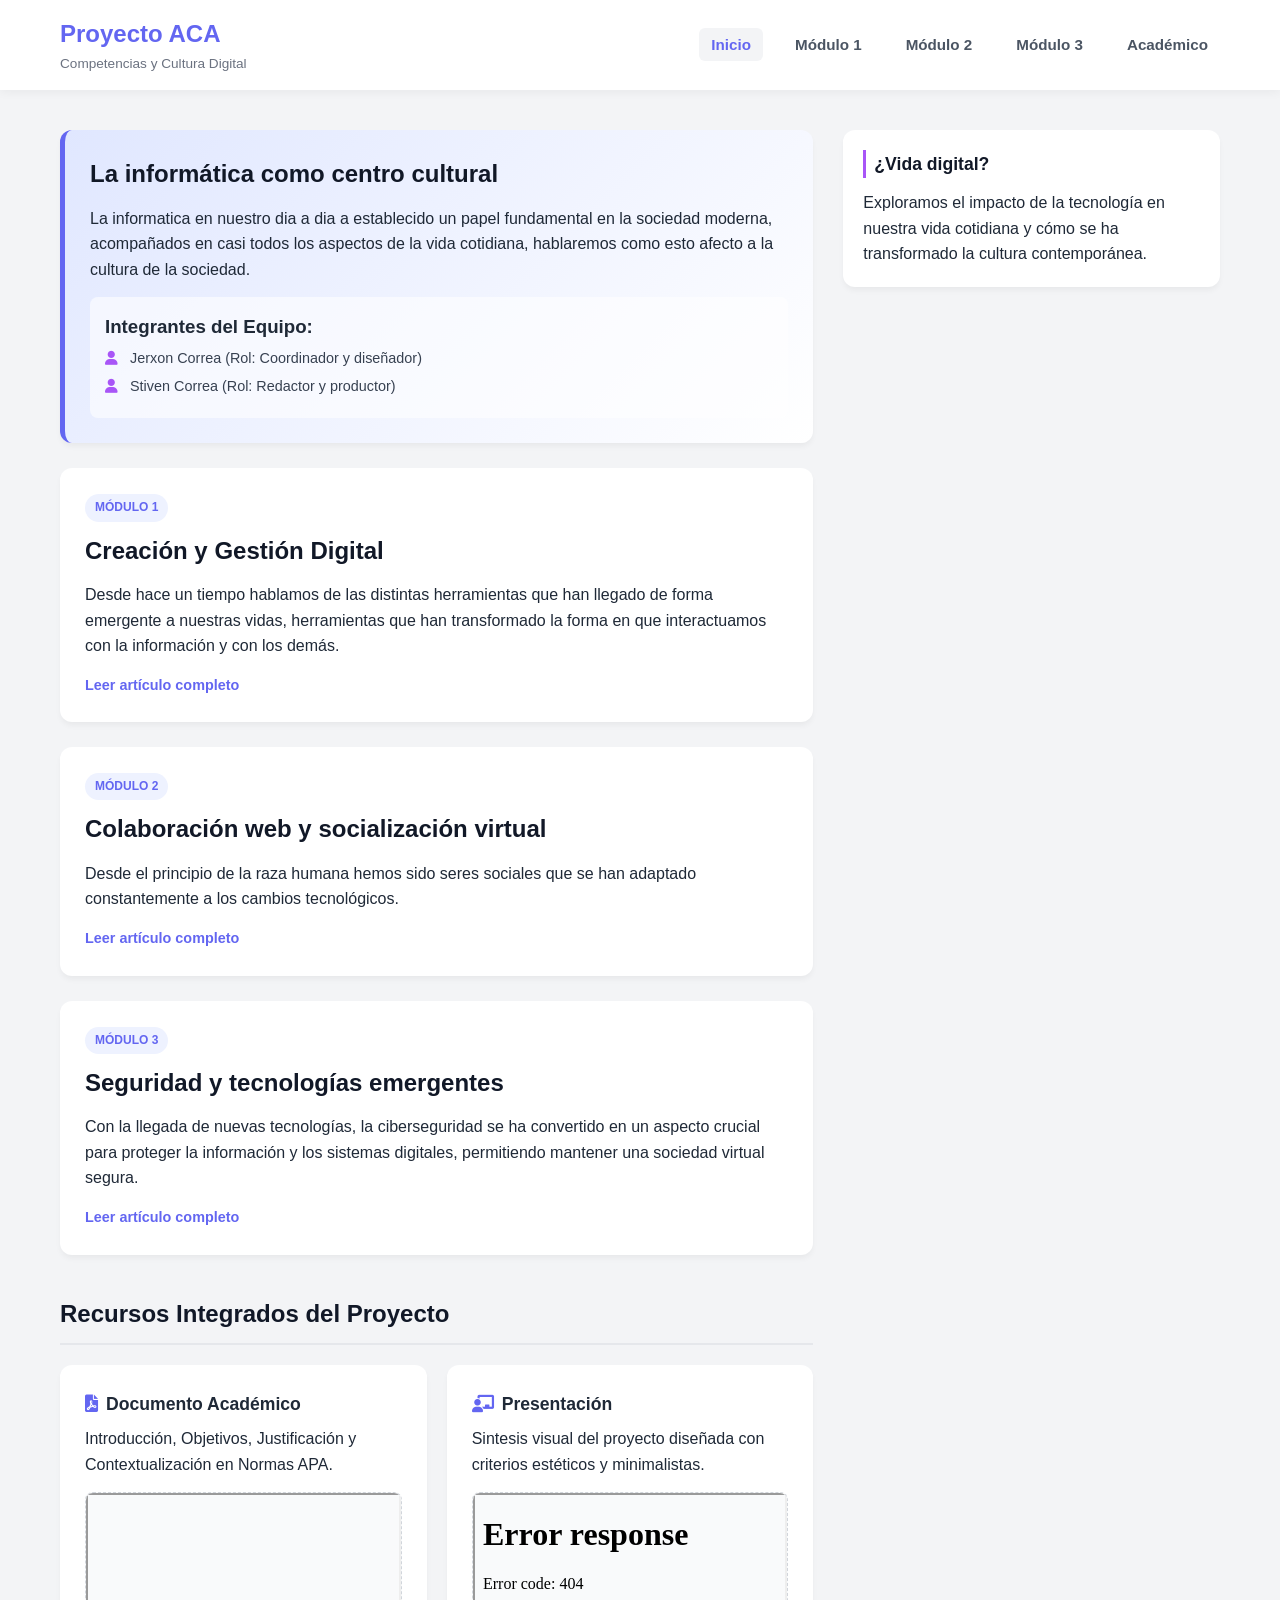
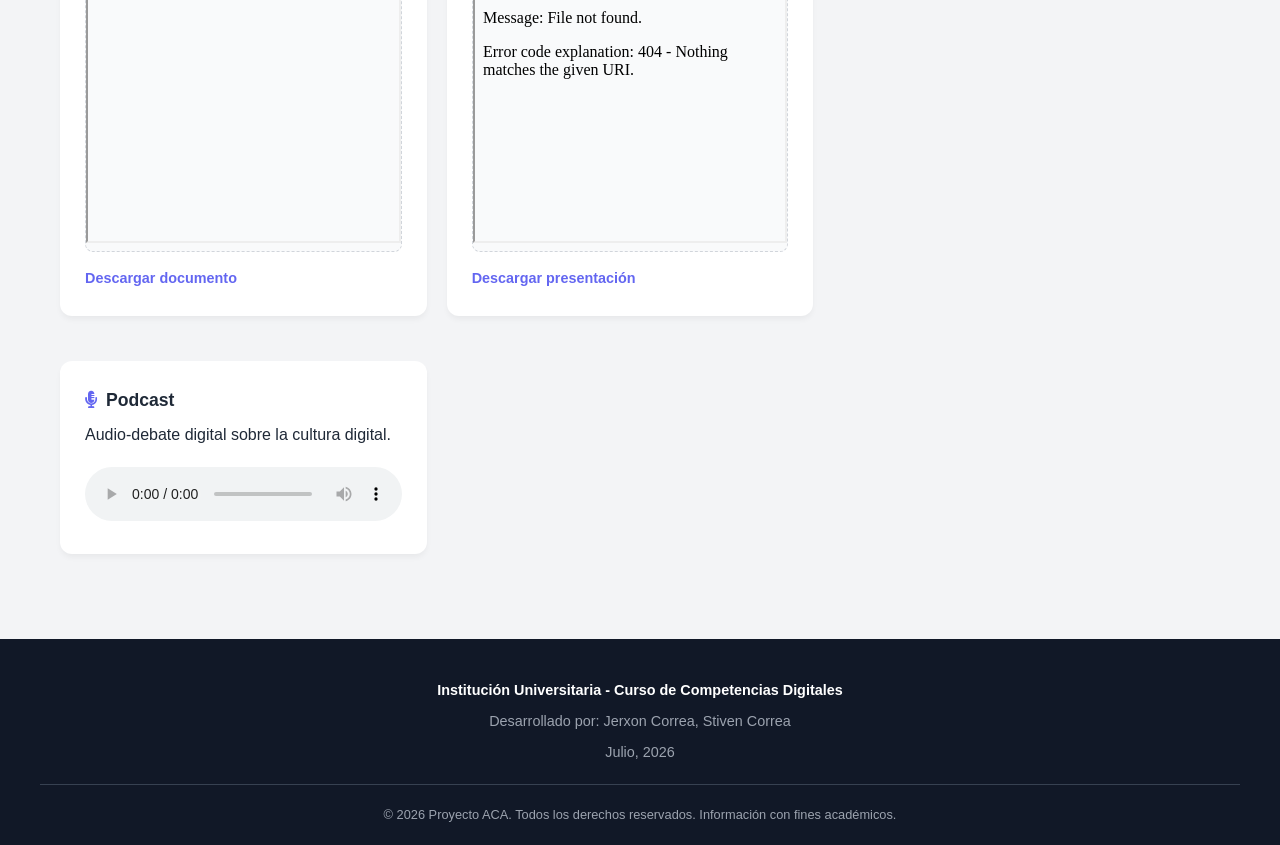
==== commit 5120c786: "add resource download links and update media paths" ====
--- a/index.html
+++ b/index.html
@@ -74,11 +74,17 @@
                         <div class="embed-container">
                             <iframe src="/media/ACA_tecnologia.pdf" width="100%" height="350" allow="autoplay"></iframe>
                         </div>
+                        <div class="resource-preview">
+                            <a href="/media/ACA_tecnologia.pdf" class="btn-read" download>Descargar documento</a>
+                        </div>
                     </div>
 
                     <div class="card resource-card">
                         <h3><i class="fa-solid fa-chalkboard-user"></i> Presentación</h3>
                         <p>Sintesis visual del proyecto diseñada con criterios estéticos y minimalistas.</p>
+                        <div class="embed-container">
+                            <iframe src="/media/La-Informatica-como-Centro-Cultural.pdf" width="100%" height="350" allow="autoplay"></iframe>
+                        </div>
                         <div class="resource-preview">
                             <a href="/media/La-Informatica-como-Centro-Cultural.pptx" class="btn-read" download>Descargar presentación</a>
                         </div>
@@ -89,7 +95,7 @@
                         <p>Audio-debate digital sobre la cultura digital.</p>
                         <div class="audio-container">
                             <audio controls>
-                                <source src="podcast.mp3" type="audio/mpeg">
+                                <source src="/media/podcast.mp3" type="audio/mpeg">
                                 Tu navegador no soporta el elemento de audio.
                             </audio>
                         </div>
